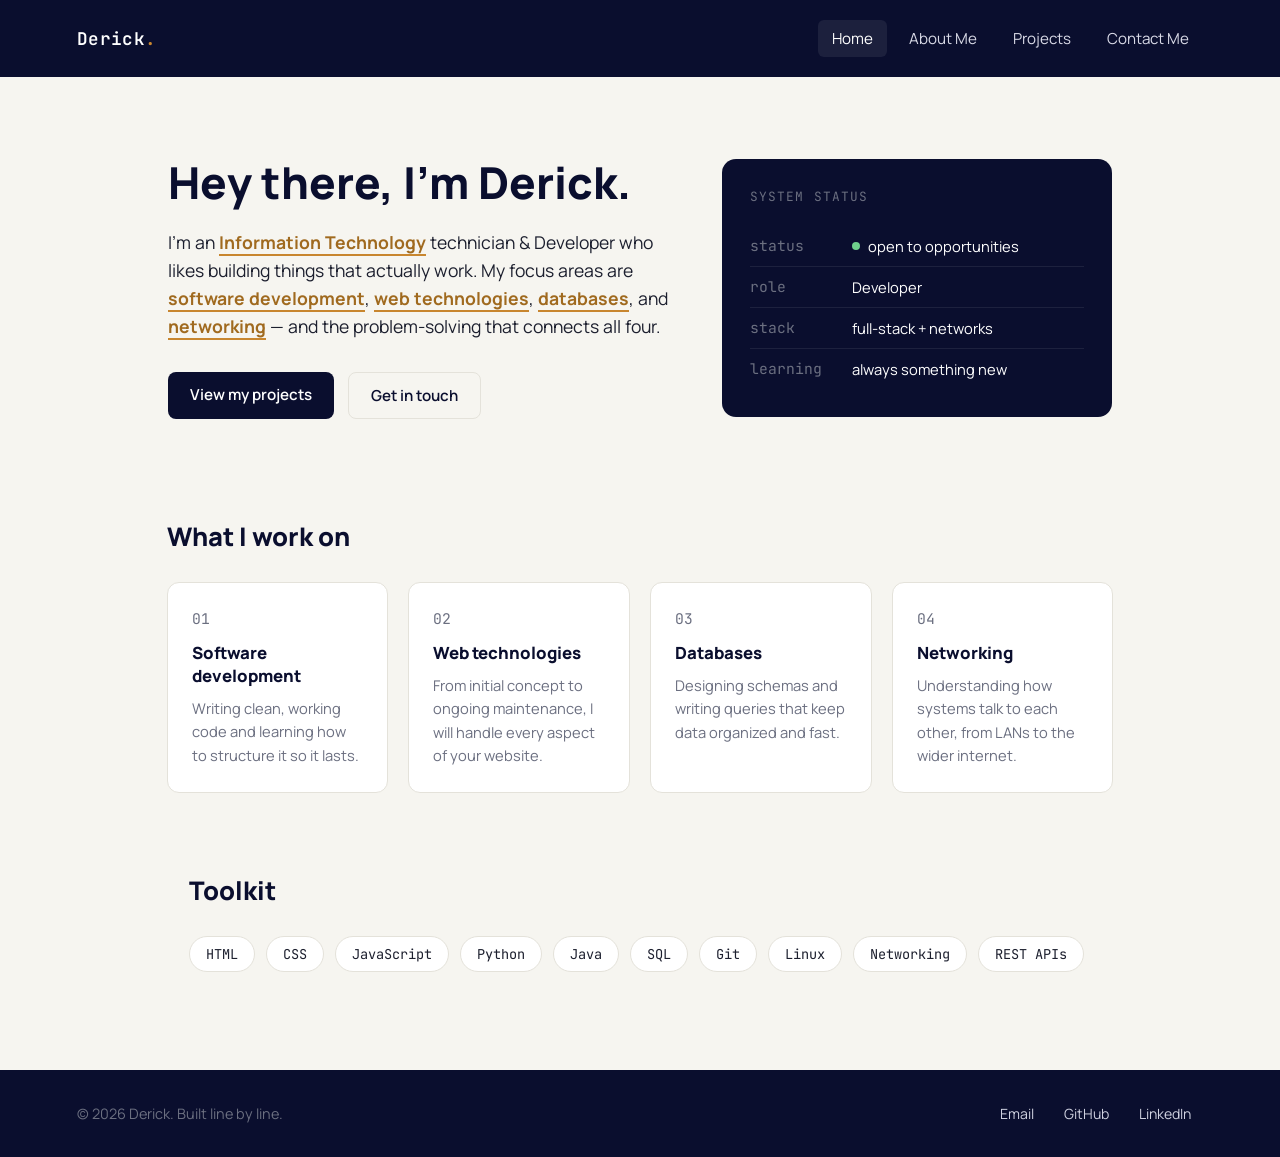
==== index.html @ 9985b145 "Initial commit" ====
<!DOCTYPE html>
<html lang="en">
<head>
    <meta charset="UTF-8">
    <meta name="viewport" content="width=device-width, initial-scale=1.0">
    <link rel="preconnect" href="https://fonts.googleapis.com">
    <link rel="preconnect" href="https://fonts.gstatic.com" crossorigin>
    <link href="https://fonts.googleapis.com/css2?family=JetBrains+Mono:wght@400;500;600&family=Manrope:wght@400;500;700;800&display=swap" rel="stylesheet">
    <link rel="stylesheet" href="style.css">
    <title>Derick's Portfolio</title>
</head>
<body>

    <div class="navbar">
        <div class="logo">Derick<span class="logo-dot">.</span></div>
        <ul class="navbar-links">
            <li><a href="index.html" class="active">Home</a></li>
            <li><a href="about.html">About Me</a></li>
            <li><a href="projects.html">Projects</a></li>
            <li><a href="contacts.html">Contact Me</a></li>
        </ul>
    </div>

    <!-- HERO: two-column grid -->
    <section class="hero">
        <div class="hero-copy">
            
            <h1>Hey there, I'm Derick.</h1>
            <p class="intro">
                I'm an <span class="hl">Information Technology</span> technician & Developer who likes
                building things that actually work. My focus areas are
                <span class="hl">software development</span>,
                <span class="hl">web technologies</span>,
                <span class="hl">databases</span>, and
                <span class="hl">networking</span> — and the problem-solving that
                connects all four.
            </p>
            <div class="hero-actions">
                <a href="projects.html" class="btn btn-primary">View my projects</a>
                <a href="contacts.html" class="btn btn-ghost">Get in touch</a>
            </div>
        </div>
        

        <aside class="status-card">
            <p class="status-title">system status</p>
            <div class="status-row">
                <span class="status-label">status</span>
                <span class="status-value"><span class="dot"></span>open to opportunities</span>
            </div>
            <div class="status-row">
                <span class="status-label">role</span>
                <span class="status-value">Developer</span>
            </div>
            <div class="status-row">
                <span class="status-label">stack</span>
                <span class="status-value">full-stack + networks</span>
            </div>
            <div class="status-row">
                <span class="status-label">learning</span>
                <span class="status-value">always something new</span>
            </div>
        </aside>  
    </section>
    

    <!-- FOCUS AREAS: grid of cards -->
    <section class="focus">
        <h2>What I work on</h2>
        <div class="focus-grid">
            <div class="focus-card">
                <p class="focus-tag">01</p>
                <h3>Software development</h3>
                <p>Writing clean, working code and learning how to structure it so it lasts.</p>
            </div>
            <div class="focus-card">
                <p class="focus-tag">02</p>
                <h3>Web technologies</h3>
                <p>From initial concept to ongoing maintenance, I will handle every aspect of your website.</p>
            </div>
            <div class="focus-card">
                <p class="focus-tag">03</p>
                <h3>Databases</h3>
                <p>Designing schemas and writing queries that keep data organized and fast.</p>
            </div>
            <div class="focus-card">
                <p class="focus-tag">04</p>
                <h3>Networking</h3>
                <p>Understanding how systems talk to each other, from LANs to the wider internet.</p>
            </div>
        </div>
    </section>

    <!-- SKILLS: inline-block tags -->
    <section class="skills">
        <h2>Toolkit</h2>
        <div class="tag-list">
            <span class="tag">HTML</span>
            <span class="tag">CSS</span>
            <span class="tag">JavaScript</span>
            <span class="tag">Python</span>
            <span class="tag">Java</span>
            <span class="tag">SQL</span>
            <span class="tag">Git</span>
            <span class="tag">Linux</span>
            <span class="tag">Networking</span>
            <span class="tag">REST APIs</span>
        </div>
    </section>

    <footer class="footer">
        <p>&copy; 2026 Derick. Built line by line.</p>
        <div class="footer-links">
            <a href="mailto:derick@example.com" class="footer-link">Email</a>
            <a href="#" class="footer-link">GitHub</a>
            <a href="#" class="footer-link">LinkedIn</a>
        </div>
    </footer>

</body>
</html>
---- style.css ----
/* ---------- Tokens ---------- */
:root {
    --ink: #0a0e2e;          /* navy — nav, footer, headings */
    --paper: #f6f5f0;        /* warm off-white page background */
    --surface: #ffffff;      /* card surfaces */
    --text: #1c1f2e;         /* body text */
    --muted: #6b6f80;        /* secondary text */
    --line: #e4e2da;         /* hairline borders */
    --accent: #c8862f;       /* amber — signal / highlight color */
    --accent-dark: #a06a1f;
    --mono: 'JetBrains Mono', monospace;
    --sans: 'Manrope', sans-serif;
}

* {
    margin: 0;
    padding: 0;
    box-sizing: border-box;
}

html {
    scroll-behavior: smooth;
    font-size: 16px;
}

body {
    font-family: var(--sans);
    color: var(--text);
    background: var(--paper);
    display: flex;
    flex-direction: column;
    flex-wrap: nowrap;

}

h1, h2, h3 {
    font-family: var(--sans);
    font-weight: 800;
    color: var(--ink);
}

p {
    line-height: 1.6;
}

/* ---------- Navbar ---------- */
.navbar {
    display: flex;
    justify-content: space-between;
    align-items: center;
    padding: 20px 6%;
    background-color: var(--ink);
    color: white;
}

.logo {
    font-family: var(--mono);
    font-weight: 600;
    font-size: 1.1rem;
    letter-spacing: 0.02em;
}

.logo-dot {
    color: var(--accent);
}

.navbar-links {
    display: flex;
    gap: 8px;
    list-style: none;
}

/* inline-block: each nav link behaves like a small pill button,
   sitting side-by-side but with its own padding and rounded corners */
.navbar-links a {
    display: inline-block;
    color: #d8d9e6;
    text-decoration: none;
    padding: 8px 14px;
    border-radius: 6px;
    font-size: 0.95rem;
    transition: background-color 0.15s ease, color 0.15s ease;
}

.navbar-links a:hover,
.navbar-links a.active {
    background-color: rgba(236, 234, 234, 0.08);
    color: #ffffff;
}

/* ---------- Hero: CSS grid, two columns ---------- */
.hero {
    display: grid;
    grid-template-columns: 1.3fr 1fr;
    gap: 48px;
    align-items: center;
    max-width: 1100px;
    margin: 0 auto;
    padding: 80px 6% 60px;
    flex-direction: column;
}

.eyebrow {
    font-family: var(--mono);
    color: var(--accent-dark);
    font-size: 0.95rem;
    margin-bottom: 14px;
}

.cursor {
    animation: blink 1.1s steps(1) infinite;
}

@keyframes blink {
    50% { opacity: 0; }
}

.hero-copy h1 {
    font-size: 2.75rem;
    line-height: 1.15;
    margin-bottom: 20px;
}

.intro {
    font-size: 1.1rem;
    color: var(--text);
    max-width: 46ch;
    margin-bottom: 32px;
}

/* inline: highlighted keywords sit inline within the paragraph's text flow,
   no line breaks or block boxes, just a visual tag on the words themselves */
.intro .hl {
    display: inline;
    color: var(--accent-dark);
    font-weight: 700;
    border-bottom: 2px solid var(--accent);
}

.hero-actions {
    display: flex;
    gap: 14px;
    flex-wrap: wrap;
}

/* inline-block: buttons sit next to each other, each sized to its own content */
.btn {
    display: inline-block;
    padding: 12px 22px;
    border-radius: 8px;
    text-decoration: none;
    font-weight: 600;
    font-size: 0.95rem;
    transition: transform 0.15s ease, background-color 0.15s ease;
}

.btn:hover {
    transform: translateY(-1px);
}

.btn-primary {
    background-color: var(--ink);
    color: white;
}

.btn-primary:hover {
    background-color: #171c46;
}

.btn-ghost {
    background-color: transparent;
    color: var(--ink);
    border: 1.5px solid var(--line);
}

.btn-ghost:hover {
    border-color: var(--ink);
}

/* ---------- Status card (uses grid internally for label/value rows) ---------- */
.status-card {
    background-color: var(--ink);
    color: #cfd1e0;
    border-radius: 14px;
    padding: 28px;
}

.status-title {
    font-family: var(--mono);
    font-size: 0.8rem;
    text-transform: uppercase;
    letter-spacing: 0.08em;
    color: var(--muted);
    margin-bottom: 18px;
}

.status-row {
    display: grid;
    grid-template-columns: 90px 1fr;
    gap: 12px;
    padding: 10px 0;
    border-top: 1px solid rgba(255, 255, 255, 0.08);
    font-size: 0.92rem;
}

.status-row:first-of-type {
    border-top: none;
}

.status-label {
    font-family: var(--mono);
    color: var(--muted);
}

.status-value {
    color: #ffffff;
    display: flex;
    align-items: center;
    gap: 8px;
}

.dot {
    width: 8px;
    height: 8px;
    border-radius: 50%;
    background-color: #6fd08c;
    display: inline-block;
    flex-shrink: 0;
}

/* ---------- Focus areas: CSS grid of cards ---------- */
.focus {
    max-width: 1100px;
    margin: 0 auto;
    padding: 40px 6% 80px;
}

.focus h2,
.skills h2 {
    font-size: 1.6rem;
    margin-bottom: 28px;
}

.focus-grid {
    display: grid;
    grid-template-columns: repeat(4, 1fr);
    gap: 20px;
}

.focus-card {
    background-color: var(--surface);
    border: 1px solid var(--line);
    border-radius: 12px;
    padding: 24px;
}

.focus-tag {
    font-family: var(--mono);
    color: var(--accent);
    font-size: 0.85rem;
    margin-bottom: 10px;
}

.focus-card h3 {
    font-size: 1.05rem;
    margin-bottom: 10px;
}

.focus-card p {
    color: var(--muted);
    font-size: 0.92rem;
}

/* ---------- Skills: inline-block tag pills ---------- */
.skills {
    max-width: 1100px;
    margin: 0 auto;
    padding: 0 6% 90px;
}

.tag-list {
    display: block; /* the container is a plain block; the tags inside flow inline */
}

/* inline-block: tags wrap naturally left-to-right like text,
   but each keeps its own padding, border, and border-radius */
.tag {
    display: inline-block;
    background-color: var(--surface);
    border: 1px solid var(--line);
    color: var(--text);
    font-family: var(--mono);
    font-size: 0.85rem;
    padding: 8px 16px;
    border-radius: 999px;
    margin: 0 8px 8px 0;
}

/* ---------- Footer ---------- */
.footer {
    display: flex;
    justify-content: space-between;
    align-items: center;
    flex-wrap: wrap;
    gap: 12px;
    padding: 28px 6%;
    background-color: var(--ink);
    color: var(--muted);
    font-size: 0.9rem;
}

.footer-links {
    display: flex;
    gap: 6px;
}

.footer-link {
    display: inline-block;
    color: #cfd1e0;
    text-decoration: none;
    padding: 6px 12px;
    border-radius: 6px;
    font-size: 0.88rem;
}

.footer-link:hover {
    background-color: rgba(255, 255, 255, 0.08);
    color: #ffffff;
}

/* ---------- Page header (About / Projects / Contact) ---------- */
.page-header {
    max-width: 1100px;
    margin: 0 auto;
    padding: 70px 6% 20px;
}

.page-header h1 {
    font-size: 2.4rem;
    line-height: 1.15;
    margin-bottom: 16px;
}

.page-header .lede {
    font-size: 1.05rem;
    color: var(--muted);
    max-width: 60ch;
}

/* ---------- About page ---------- */
.about-wrap {
    display: grid;
    grid-template-columns: 1.3fr 1fr;
    gap: 48px;
    max-width: 1100px;
    margin: 0 auto;
    padding: 30px 6% 20px;
    align-items: start;
}

.about-copy p {
    margin-bottom: 18px;
    color: var(--text);
}

.about-copy p:last-child {
    margin-bottom: 0;
}

.info-card {
    background-color: var(--surface);
    border: 1px solid var(--line);
    border-radius: 14px;
    padding: 26px;
}

.info-card + .info-card {
    margin-top: 20px;
}

.info-title {
    font-family: var(--mono);
    font-size: 0.8rem;
    text-transform: uppercase;
    letter-spacing: 0.08em;
    color: var(--accent-dark);
    margin-bottom: 16px;
}

.info-row {
    display: grid;
    grid-template-columns: 90px 1fr;
    gap: 12px;
    padding: 9px 0;
    border-top: 1px solid var(--line);
    font-size: 0.92rem;
}

.info-row:first-of-type {
    border-top: none;
}

.info-label {
    font-family: var(--mono);
    color: var(--muted);
}

.info-value {
    color: var(--text);
    font-weight: 600;
}

/* Timeline: CSS grid, marker + content columns */
.timeline {
    max-width: 1100px;
    margin: 0 auto;
    padding: 20px 6% 80px;
}

.timeline h2 {
    font-size: 1.6rem;
    margin-bottom: 28px;
}

.timeline-item {
    display: grid;
    grid-template-columns: 24px 1fr;
    gap: 20px;
}

.timeline-marker {
    display: flex;
    flex-direction: column;
    align-items: center;
}

.timeline-dot {
    width: 12px;
    height: 12px;
    border-radius: 50%;
    background-color: var(--accent);
    flex-shrink: 0;
    margin-top: 4px;
}

.timeline-bar {
    width: 2px;
    flex: 1;
    background-color: var(--line);
    margin-top: 6px;
}

.timeline-item:last-child .timeline-bar {
    display: none;
}

.timeline-content {
    padding-bottom: 36px;
}

.timeline-date {
    font-family: var(--mono);
    color: var(--accent-dark);
    font-size: 0.85rem;
    margin-bottom: 6px;
}

.timeline-content h3 {
    font-size: 1.05rem;
    margin-bottom: 8px;
}

.timeline-content p {
    color: var(--muted);
    font-size: 0.95rem;
}

/* ---------- Projects page ---------- */
.projects-grid {
    display: grid;
    grid-template-columns: repeat(2, 1fr);
    gap: 24px;
    max-width: 1100px;
    margin: 0 auto;
    padding: 30px 6% 90px;
}

.project-card {
    background-color: var(--surface);
    border: 1px solid var(--line);
    border-radius: 14px;
    padding: 28px;
    display: flex;
    flex-direction: column;
    transition: transform 0.15s ease, border-color 0.15s ease;
}

.project-card:hover {
    transform: translateY(-3px);
    border-color: var(--accent);
}

.project-top {
    display: flex;
    justify-content: space-between;
    align-items: flex-start;
    gap: 12px;
    margin-bottom: 14px;
}

.project-tag {
    font-family: var(--mono);
    color: var(--accent);
    font-size: 0.85rem;
}

.project-status {
    font-family: var(--mono);
    font-size: 0.75rem;
    text-transform: uppercase;
    letter-spacing: 0.05em;
    color: var(--muted);
    background-color: var(--paper);
    border: 1px solid var(--line);
    padding: 4px 10px;
    border-radius: 999px;
    white-space: nowrap;
}

.project-card h3 {
    font-size: 1.15rem;
    margin-bottom: 10px;
}

.project-card p {
    color: var(--muted);
    font-size: 0.95rem;
    margin-bottom: 18px;
    flex-grow: 1;
}

.project-stack {
    display: block;
    margin-bottom: 18px;
}

.project-stack .tag {
    padding: 5px 12px;
    font-size: 0.78rem;
    margin: 0 6px 6px 0;
}

.project-links {
    display: flex;
    gap: 10px;
}

.project-links a {
    display: inline-block;
    font-family: var(--mono);
    font-size: 0.85rem;
    color: var(--ink);
    text-decoration: none;
    padding: 8px 16px;
    border-radius: 8px;
    border: 1.5px solid var(--line);
    transition: border-color 0.15s ease, background-color 0.15s ease;
}

.project-links a:hover {
    border-color: var(--ink);
    background-color: var(--paper);
}
.project-image {
    width: 90%;
    height: auto;
    border-radius: 8px;
    margin-bottom: 14px;
}

/* ---------- Contact page ---------- */
.contact-wrap {
    display: grid;
    grid-template-columns: 1fr 1fr;
    gap: 48px;
    max-width: 1100px;
    margin: 0 auto;
    padding: 30px 6% 90px;
    align-items: start;
}

.contact-form {
    display: flex;
    flex-direction: column;
    gap: 18px;
}

.form-group {
    display: flex;
    flex-direction: column;
    gap: 8px;
}

.form-group label {
    font-family: var(--mono);
    font-size: 0.85rem;
    color: var(--muted);
}

.form-group input,
.form-group textarea {
    font-family: var(--sans);
    font-size: 0.95rem;
    color: var(--text);
    background-color: var(--surface);
    border: 1.5px solid var(--line);
    border-radius: 8px;
    padding: 12px 14px;
    resize: vertical;
    transition: border-color 0.15s ease;
}

.form-group input:focus,
.form-group textarea:focus {
    outline: none;
    border-color: var(--accent);
}

.contact-form .btn {
    align-self: flex-start;
    border: none;
    cursor: pointer;
}

.contact-side .info-card {
    margin-bottom: 20px;
}

.contact-link-row {
    display: grid;
    grid-template-columns: 90px 1fr;
    gap: 12px;
    padding: 9px 0;
    border-top: 1px solid var(--line);
    font-size: 0.92rem;
    align-items: center;
}

.contact-link-row:first-of-type {
    border-top: none;
}

.contact-link-row a {
    color: var(--accent-dark);
    text-decoration: none;
    font-weight: 600;
}

.contact-link-row a:hover {
    text-decoration: underline;
}

/* ---------- Responsive ---------- */
@media (max-width: 800px) {
    .hero {
        grid-template-columns: 1fr;
        padding-top: 50px;
    }

    .focus-grid {
        grid-template-columns: repeat(2, 1fr);
    }

    .about-wrap,
    .contact-wrap {
        grid-template-columns: 1fr;
    }

    .projects-grid {
        grid-template-columns: 1fr;
    }
}

@media (max-width: 480px) {
    .focus-grid {
        grid-template-columns: 1fr;
    }

    .navbar {
        flex-direction: column;
        gap: 12px;
    }

    .navbar-links {
        flex-wrap: wrap;
        justify-content: center;
    }

    .footer {
        flex-direction: column;
        text-align: center;
    }

    .page-header {
        padding-top: 50px;
    }

    .page-header h1 {
        font-size: 1.9rem;
    }

    .timeline-item {
        grid-template-columns: 18px 1fr;
        gap: 14px;
    }
}
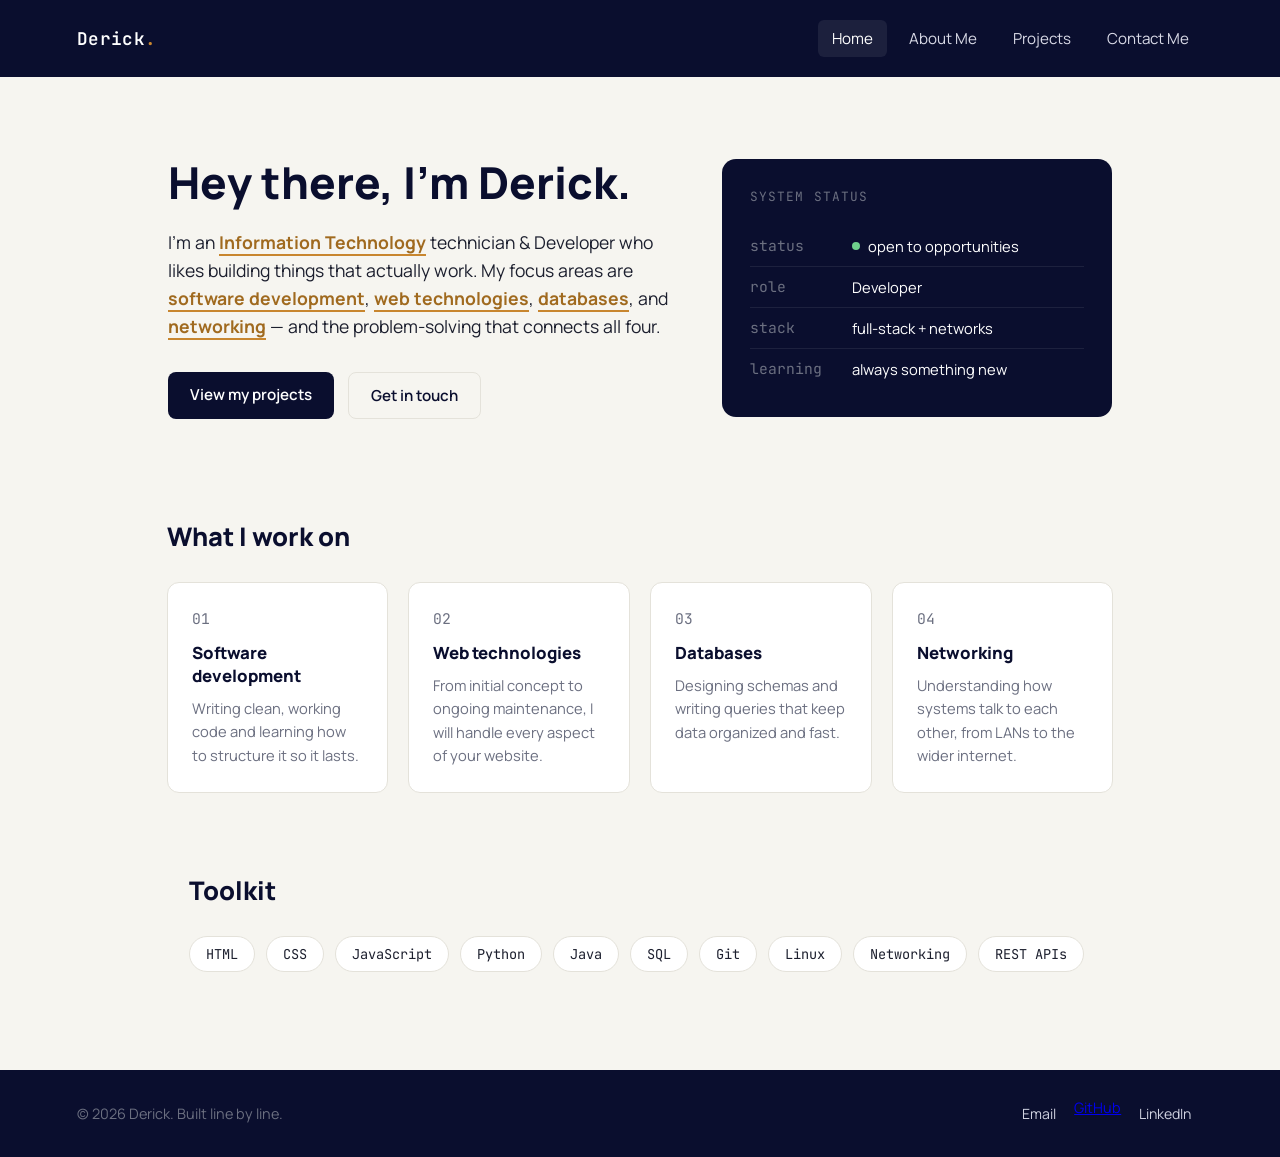
==== commit 851f2e56: "Update footer links and email address" ====
--- a/index.html
+++ b/index.html
@@ -111,11 +111,11 @@
     <footer class="footer">
         <p>&copy; 2026 Derick. Built line by line.</p>
         <div class="footer-links">
-            <a href="mailto:derick@example.com" class="footer-link">Email</a>
-            <a href="#" class="footer-link">GitHub</a>
-            <a href="#" class="footer-link">LinkedIn</a>
+            <a href="mailto:derickmunji375@gmail.com" class="footer-link">Email</a>
+            <a href="#" class="https://github.com/derickmunji375-create">GitHub</a>
+            <a href="linkedin.com/in/derick" class="footer-link">LinkedIn</a>
         </div>
     </footer>
 
 </body>
-</html>+</html>
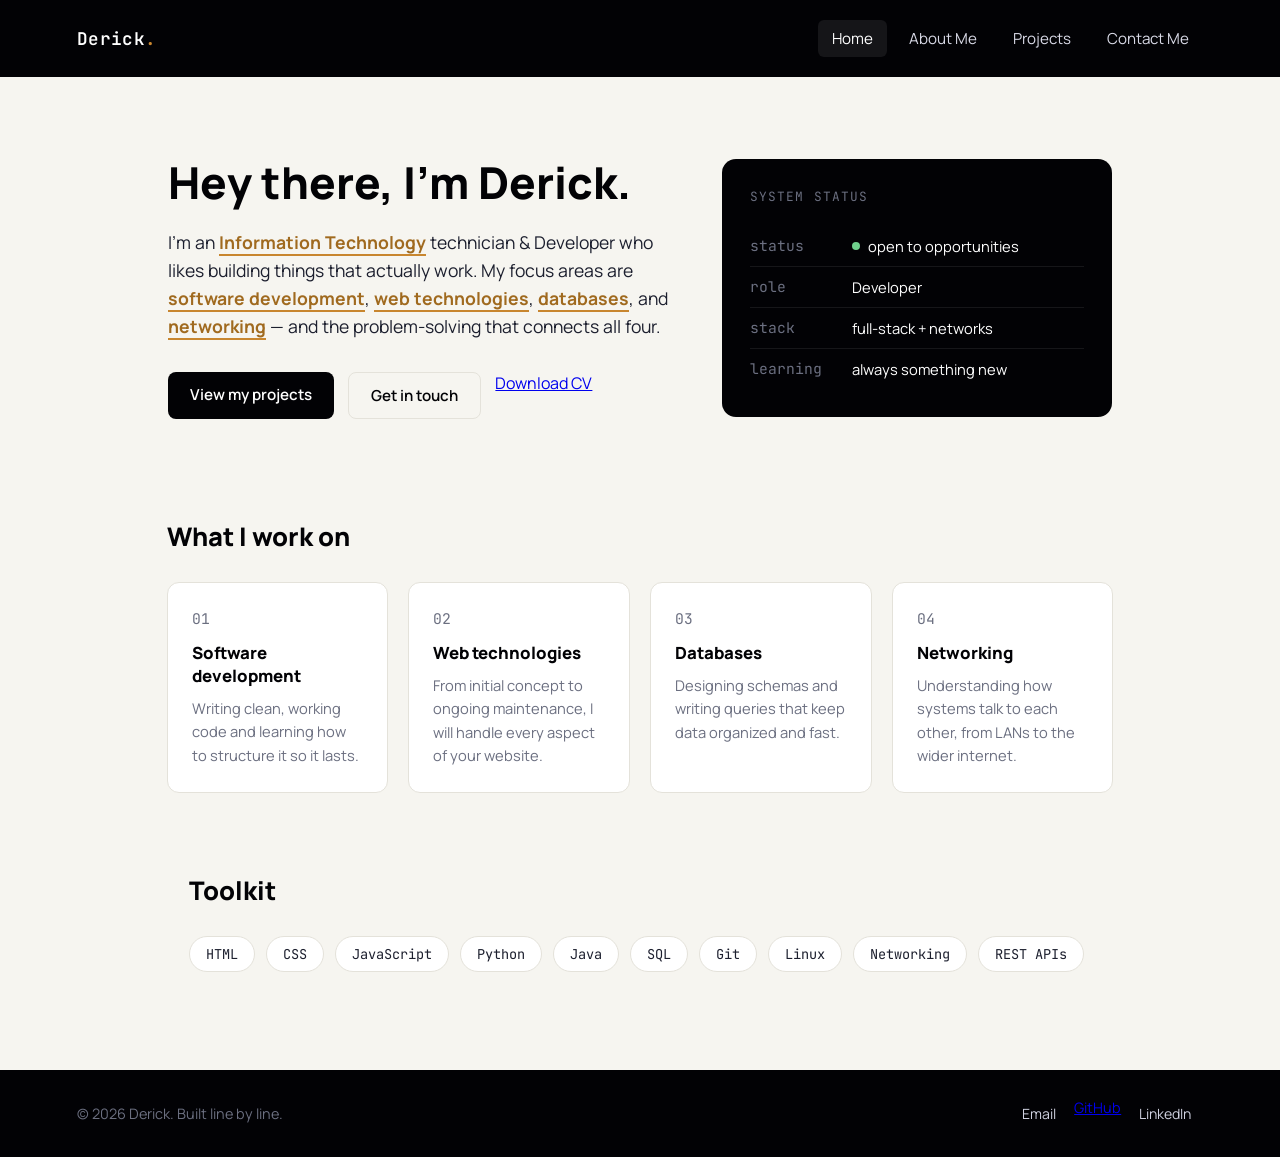
==== commit 1b6e9a4a: "Add download button for CV in index.html" ====
--- a/index.html
+++ b/index.html
@@ -38,6 +38,12 @@
             <div class="hero-actions">
                 <a href="projects.html" class="btn btn-primary">View my projects</a>
                 <a href="contacts.html" class="btn btn-ghost">Get in touch</a>
+                
+<a href="CV.pdf" download="My_CV.pdf" class="download-btn">
+    <i class="fa-solid fa-download"></i>
+    Download CV
+</a>
+
             </div>
         </div>
         
--- a/style.css
+++ b/style.css
@@ -1,6 +1,6 @@
 /* ---------- Tokens ---------- */
 :root {
-    --ink: #0a0e2e;          /* navy — nav, footer, headings */
+    --ink: #020205;          /* navy — nav, footer, headings */
     --paper: #f6f5f0;        /* warm off-white page background */
     --surface: #ffffff;      /* card surfaces */
     --text: #1c1f2e;         /* body text */
@@ -49,7 +49,7 @@
     justify-content: space-between;
     align-items: center;
     padding: 20px 6%;
-    background-color: var(--ink);
+    background-color: #020205;
     color: white;
 }
 
@@ -713,4 +713,4 @@
         grid-template-columns: 18px 1fr;
         gap: 14px;
     }
-}+}
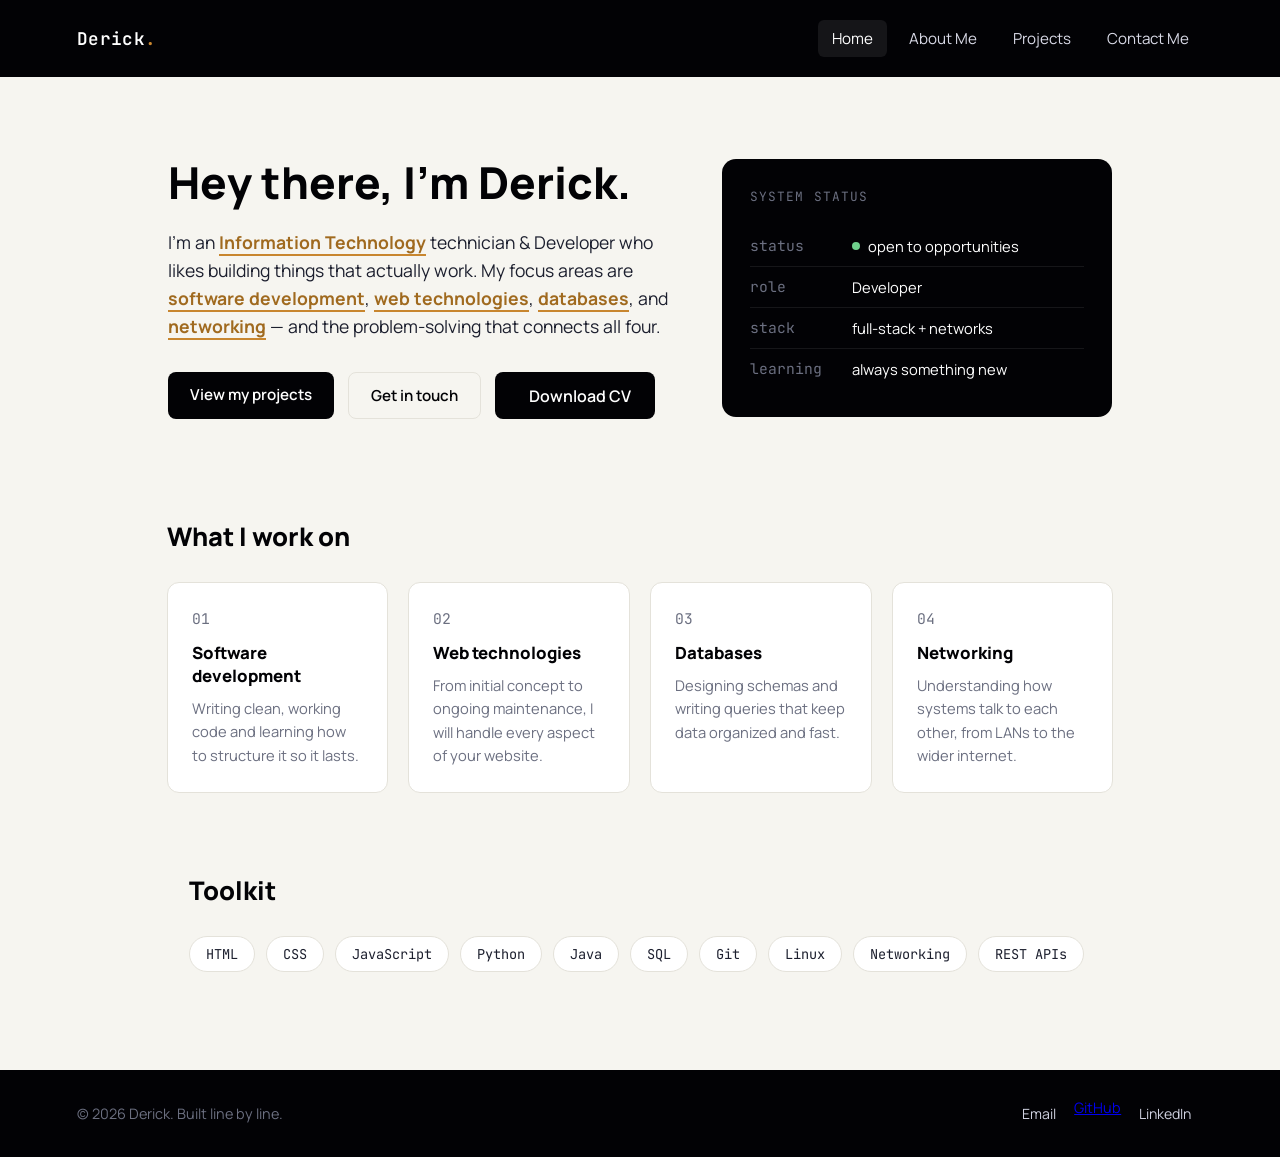
==== commit 395b1890: "Update CV download link in index.html" ====
--- a/index.html
+++ b/index.html
@@ -39,7 +39,7 @@
                 <a href="projects.html" class="btn btn-primary">View my projects</a>
                 <a href="contacts.html" class="btn btn-ghost">Get in touch</a>
                 
-<a href="CV.pdf" download="My_CV.pdf" class="download-btn">
+<a href="/derick-munji%20CV.pdf" download="My_CV.pdf" class="download-btn">
     <i class="fa-solid fa-download"></i>
     Download CV
 </a>
--- a/style.css
+++ b/style.css
@@ -177,6 +177,27 @@
     border-color: var(--ink);
 }
 
+
+
+.download-btn {
+    display: inline-flex;
+    align-items: center;
+    gap: 10px;
+    padding: 12px 24px;
+    background-color: #020205;
+    color: white;
+    text-decoration: none;
+    border-radius: 8px;
+    font-weight: 600;
+    transition: 0.3s ease;
+}
+
+.download-btn:hover {
+    background-color: #374151;
+    transform: translateY(-2px);
+}
+
+
 /* ---------- Status card (uses grid internally for label/value rows) ---------- */
 .status-card {
     background-color: var(--ink);
